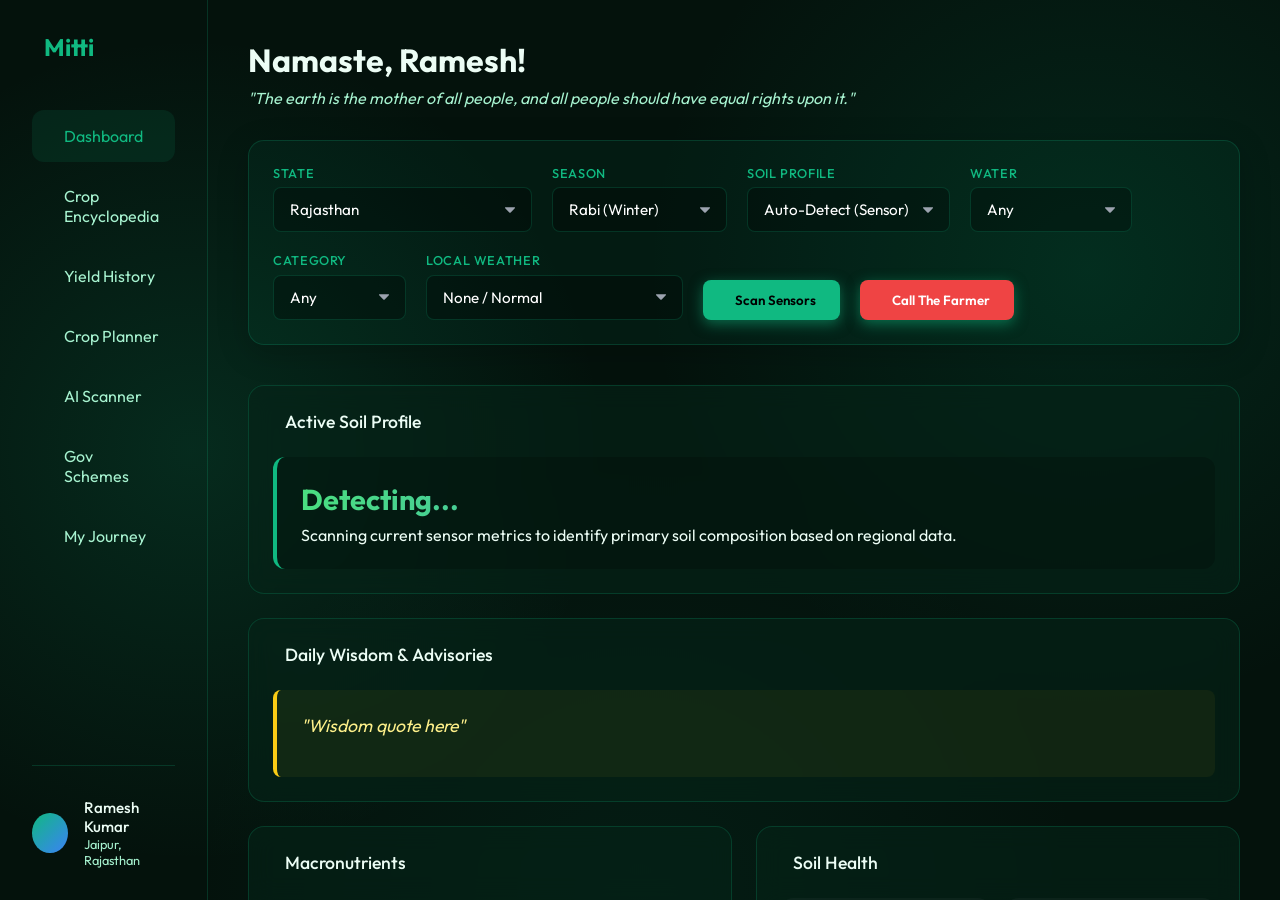
==== frontend/index.html @ 1c67aac3 "Initial commit of Mitti copy with optimized TFLite model and Indian language translate restrictions" ====
<!DOCTYPE html>
<html lang="en">
<head>
    <meta charset="UTF-8">
    <meta name="viewport" content="width=device-width, initial-scale=1.0">
    <title>Mitti | Precision Agriculture</title>
    <link href="https://fonts.googleapis.com/css2?family=Outfit:wght@300;400;500;700&display=swap" rel="stylesheet">
    <link rel="stylesheet" href="style.css">
    <script src="https://unpkg.com/lucide@latest"></script>
</head>
<body>
<script type="text/javascript">
function googleTranslateElementInit() {
  new google.translate.TranslateElement({
    pageLanguage: 'en',
    includedLanguages: 'hi,mr,ta,te,gu,pa,bn,kn,ml,or,as,ur'
  }, 'google_translate_element');
}
</script>
<script type="text/javascript" src="//translate.google.com/translate_a/element.js?cb=googleTranslateElementInit"></script>

        
    <div class="app-container">
        <!-- Sidebar Navigation -->
        <nav class="sidebar">
            <div class="logo">
                <i data-lucide="sprout" class="logo-icon"></i>
                <h2 data-i18n="mitti_title">Mitti</h2>
            </div>
            
            <ul class="nav-links">
                <li id="tab-dashboard" class="active" onclick="switchTab('dashboard')"><i data-lucide="layout-dashboard"></i> Dashboard <span data-i18n="nav_dash" style="display:none"></span></li>
                <li id="tab-encyclopedia" onclick="switchTab('encyclopedia')"><i data-lucide="book-open"></i> Crop Encyclopedia</li>
                <li id="tab-history" onclick="switchTab('history')"><i data-lucide="history"></i> Yield History</li>
                <li id="tab-planner" onclick="switchTab('planner')"><i data-lucide="calendar"></i> Crop Planner</li>
                <li id="tab-scanner" onclick="switchTab('scanner')"><i data-lucide="scan-line"></i> AI Scanner</li>
                <li id="tab-schemes" onclick="switchTab('schemes')"><i data-lucide="landmark"></i> Gov Schemes</li>
                <li id="tab-journey" onclick="switchTab('journey')"><i data-lucide="footprints"></i> My Journey</li>
            </ul>

            <div class="farmer-profile">
                <div class="avatar"></div>
                <div class="info">
                    <p class="name">Ramesh Kumar</p>
                    <p class="location" id="userLocation">Jaipur, Rajasthan</p>
                </div>
            </div>
        </nav>

        <!-- Main Content -->
        <main class="main-content">
            
            <!-- Top Header -->
            <header class="top-header">
                <div id="google_translate_element" style="position: absolute; top: 1rem; right: 2rem; z-index: 1000;"></div>
                <div class="header-text">
                    <h1 id="greeting">Namaste, Ramesh!</h1>
                    <p id="wisdom-quote">"The earth is the mother of all people, and all people should have equal rights upon it."</p>
                </div>
                
                <div class="controls">
                    <div class="control-group">
                        <label>State</label>
                                                <select id="stateSelect">
                            <option value="Andaman and Nicobar Islands">Andaman and Nicobar Islands</option>
                            <option value="Andhra Pradesh">Andhra Pradesh</option>
                            <option value="Arunachal Pradesh">Arunachal Pradesh</option>
                            <option value="Assam">Assam</option>
                            <option value="Bihar">Bihar</option>
                            <option value="Chandigarh">Chandigarh</option>
                            <option value="Chhattisgarh">Chhattisgarh</option>
                            <option value="Dadra and Nagar Haveli and Daman and Diu">Dadra and Nagar Haveli</option>
                            <option value="Delhi">Delhi</option>
                            <option value="Goa">Goa</option>
                            <option value="Gujarat">Gujarat</option>
                            <option value="Haryana">Haryana</option>
                            <option value="Himachal Pradesh">Himachal Pradesh</option>
                            <option value="Jammu and Kashmir">Jammu and Kashmir</option>
                            <option value="Jharkhand">Jharkhand</option>
                            <option value="Karnataka">Karnataka</option>
                            <option value="Kerala">Kerala</option>
                            <option value="Ladakh">Ladakh</option>
                            <option value="Lakshadweep">Lakshadweep</option>
                            <option value="Madhya Pradesh">Madhya Pradesh</option>
                            <option value="Maharashtra">Maharashtra</option>
                            <option value="Manipur">Manipur</option>
                            <option value="Meghalaya">Meghalaya</option>
                            <option value="Mizoram">Mizoram</option>
                            <option value="Nagaland">Nagaland</option>
                            <option value="Odisha">Odisha</option>
                            <option value="Puducherry">Puducherry</option>
                            <option value="Punjab">Punjab</option>
                            <option value="Rajasthan" selected>Rajasthan</option>
                            <option value="Sikkim">Sikkim</option>
                            <option value="Tamil Nadu">Tamil Nadu</option>
                            <option value="Telangana">Telangana</option>
                            <option value="Tripura">Tripura</option>
                            <option value="Uttar Pradesh">Uttar Pradesh</option>
                            <option value="Uttarakhand">Uttarakhand</option>
                            <option value="West Bengal">West Bengal</option>
                        </select>
                    </div>
                    <div class="control-group">
                        <label>Season</label>
                        <select id="seasonSelect">
                            <option value="Rabi" selected>Rabi (Winter)</option>
                            <option value="Kharif">Kharif (Monsoon)</option>
                            <option value="Zaid">Zaid (Summer)</option>
                        </select>
                    </div>
                    <div class="control-group">
                        <label>Soil Profile</label>
                        <select id="soilSelect">
                            <option value="Auto">Auto-Detect (Sensor)</option>
                            <option value="Alluvial Soil (Fertile)">Alluvial Soil</option>
                            <option value="Black Soil (Regur)">Black Soil (Regur)</option>
                            <option value="Red & Yellow Soil">Red & Yellow Soil</option>
                            <option value="Laterite Soil">Laterite Soil</option>
                            <option value="Arid / Desert Soil">Arid / Desert Soil</option>
                            <option value="Forest/Mountain Soil">Forest/Mountain Soil</option>
                            <option value="Saline/Alkaline Soil">Saline/Alkaline Soil</option>
                            <option value="Peaty/Marshy Soil">Peaty/Marshy Soil</option>
                            <option value="Coastal Sandy Soil">Coastal Sandy Soil</option>
                        </select>
                    </div>
                    <div class="control-group">
                        <label>Water</label>
                        <select id="waterSelect">
                            <option value="Any">Any</option>
                            <option value="Low">Low (Rainfed)</option>
                            <option value="Medium">Medium</option>
                            <option value="High">High (Irrigated)</option>
                        </select>
                    </div>

                    <div class="control-group">
                        <label>Category</label>
                        <select id="typeSelect">
                            <option value="Any">Any</option>
                            <option value="Cereal">Cereals</option>
                            <option value="Pulse">Pulses</option>
                            <option value="Spice">Spices</option>
                            <option value="Vegetable">Vegetables</option>
                            <option value="Cash Crop">Cash Crops</option>
                            <option value="Oilseed">Oilseeds</option>
                            <option value="Plantation">Plantation</option>
                        </select>
                    </div>
                    <div class="control-group">
                        <label>Local Weather</label>
                        <select id="phenomenonSelect">
                            <option value="None">None / Normal</option>
                            <option value="Mango Showers">Mango Showers (South)</option>
                            <option value="Kal Baisakhi">Kal Baisakhi (East)</option>
                            <option value="Western Disturbances">Western Disturbances (North)</option>
                            <option value="Loo">Loo Hot Winds (North/West)</option>
                        </select>
                    </div>

                    <button class="btn-primary" onclick="loadDemoData()">
                        <i data-lucide="refresh-cw"></i> Scan Sensors
                    </button>
                    <button class="btn-primary" style="background: #ef4444; color: white;" onclick="makeEmergencyCall()">
                        <i data-lucide="phone-call"></i> Call The Farmer
                    </button>
                </div>
            </header>

                        <!-- Tab Views -->
            <div id="view-dashboard" class="tab-view active">
            <!-- Dashboard Grid -->
            <div class="dashboard-grid">
                
                <!-- Active Soil Profile -->
                <section class="card profile-card full-width">
                    <div class="card-header">
                        <i data-lucide="microscope"></i>
                        <h3>Active Soil Profile</h3>
                    </div>
                    <div class="profile-content">
                        <h2 id="soilProfileName" class="gradient-text">Detecting...</h2>
                        <p id="soilProfileDesc">Scanning current sensor metrics to identify primary soil composition based on regional data.</p>
                    </div>
                </section>
            

            

                                <!-- Wisdom & Advisories -->
                <section class="card wisdom-card full-width">
                    <div class="card-header" style="color: #facc15;">
                        <i data-lucide="sun"></i>
                        <h3>Daily Wisdom & Advisories</h3>
                    </div>
                    <div style="background: rgba(250, 204, 21, 0.05); border-left: 4px solid #facc15; padding: 1.5rem; border-radius: 8px;">
                        <p id="dashboard-wisdom" style="font-size: 1.1rem; font-style: italic; color: #fef08a; margin-bottom: 1rem;">"Wisdom quote here"</p>
                        <ul id="dashboard-advisories" style="list-style-type: none; margin: 0; padding: 0; color: #f3f4f6; line-height: 1.6;">
                            <!-- Populated via JS -->
                        </ul>
                    </div>
                </section>

                <!-- NPK Levels -->
                <section class="card npk-card">
                    <div class="card-header">
                        <i data-lucide="test-tube"></i>
                        <h3>Macronutrients</h3>
                    </div>
                    <div class="metrics">
                        <div class="metric">
                            <span class="label">Nitrogen (N)</span>
                            <div class="value-bar"><div class="fill" id="bar-n" style="width: 0%; background: #4ade80;"></div></div>
                            <span class="value"><strong id="val-n">0</strong> mg/kg</span>
                        </div>
                        <div class="metric">
                            <span class="label">Phosphorus (P)</span>
                            <div class="value-bar"><div class="fill" id="bar-p" style="width: 0%; background: #facc15;"></div></div>
                            <span class="value"><strong id="val-p">0</strong> mg/kg</span>
                        </div>
                        <div class="metric">
                            <span class="label">Potassium (K)</span>
                            <div class="value-bar"><div class="fill" id="bar-k" style="width: 0%; background: #f87171;"></div></div>
                            <span class="value"><strong id="val-k">0</strong> mg/kg</span>
                        </div>
                    </div>
                </section>

                <!-- Health Metrics -->
                <section class="card health-card">
                    <div class="card-header">
                        <i data-lucide="activity"></i>
                        <h3>Soil Health</h3>
                    </div>
                    <div class="metrics-grid">
                        <div class="health-item">
                            <span class="label">pH Level</span>
                            <strong class="value" id="val-ph">0.0</strong>
                        </div>
                        <div class="health-item">
                            <span class="label">Salinity (EC)</span>
                            <strong class="value" id="val-ec">0.0 <small>mS/cm</small></strong>
                        </div>
                        <div class="health-item">
                            <span class="label">Moisture</span>
                            <strong class="value" id="val-moisture">0%</strong>
                        </div>
                        <div class="health-item">
                            <span class="label">Temp</span>
                            <strong class="value" id="val-temp">0°C</strong>
                        </div>
                    </div>
                </section>
            </div>

            <!-- Recommendation Engine -->
            <section class="card engine-card">
                <div class="card-header">
                    <i data-lucide="cpu"></i>
                    <h3>Suitability Engine</h3>
                    <span class="engine-status">Online</span>
                </div>
                
                <div class="crops-container" id="cropsGrid">
                    <!-- Javascript will populate this -->
                    <div class="loading-pulse">Analyzing regional matrices...</div>
                </div>

                <div class="crop-details-panel" id="cropDetailsPanel" style="display: none;">
                    <div class="panel-header">
                        <h3 id="detailName">Crop Name</h3>
                        <div class="match-badge" id="detailMatch">0% Match</div>
                    </div>
                    <p class="feedback" id="detailFeedback">Feedback text</p>
                    <div class="detail-stats">
                        <div class="stat"><label>Ideal pH:</label> <span id="detailPh"></span></div>
                        <div class="stat"><label>Ideal Moisture:</label> <span id="detailMoisture"></span></div>
                        <div class="stat"><label>Regions:</label> <span id="detailRegions"></span></div>
                    </div>
                </div>

            </section>

        </div> <!-- End view-dashboard -->
<!-- Encyclopedia View -->
            <div id="view-encyclopedia" class="tab-view" style="display: none;">
                <section class="card full-width">
                    <div class="card-header">
                        <i data-lucide="book-open"></i>
                        <h3>Mitti Crop Encyclopedia</h3>
                    </div>
                    <p style="margin-bottom: 1.5rem; color: var(--text-muted);">Learn about the specific soil, water, and regional needs of all major Indian crops.</p>
                    <div class="crops-container" id="encyclopediaGrid" style="grid-template-columns: repeat(auto-fit, minmax(200px, 1fr));">
                        <!-- Populated by JS -->
                    </div>
                </section>
            </div>

            <!-- History View -->
            <div id="view-history" class="tab-view" style="display: none;">
                <div class="dashboard-grid">
                    <section class="card">
                        <div class="card-header">
                            <i data-lucide="plus-circle"></i>
                            <h3>Log New Yield</h3>
                        </div>
                        <form id="yieldForm" onsubmit="submitYield(event)" style="display: flex; flex-direction: column; gap: 1rem;">
                            <div class="control-group">
                                <label>Crop</label>
                                <input type="text" id="yieldCrop" required style="padding: 0.75rem; background: var(--bg-card); border: 1px solid var(--border); color: white; border-radius: 8px;">
                            </div>
                            <div class="control-group">
                                <label>Season</label>
                                <select id="yieldSeason" style="padding: 0.75rem;">
                                    <option value="Kharif">Kharif</option>
                                    <option value="Rabi">Rabi</option>
                                    <option value="Zaid">Zaid</option>
                                </select>
                            </div>
                            <div class="control-group">
                                <label>Yield Amount (Quintals)</label>
                                <input type="number" id="yieldAmount" required min="1" style="padding: 0.75rem; background: var(--bg-card); border: 1px solid var(--border); color: white; border-radius: 8px;">
                            </div>
                            <button type="submit" class="btn-primary" style="margin-top: 1rem;"><i data-lucide="save"></i> Save Record</button>
                        </form>
                    </section>
                    
                    <section class="card">
                        <div class="card-header">
                            <i data-lucide="bar-chart-2"></i>
                            <h3>Past Yield Records</h3>
                        </div>
                        <div id="historyList" style="display: flex; flex-direction: column; gap: 1rem;">
                            <!-- Populated by JS -->
                        </div>
                    </section>
                    
                    <!-- Smart Next Crop Suggestion -->
                    <section class="card full-width" style="background: linear-gradient(135deg, rgba(16, 185, 129, 0.08), rgba(6, 95, 70, 0.08)); border: 1px solid var(--primary-color);">
                        <div class="card-header">
                            <i data-lucide="brain-circuit"></i>
                            <h3 style="color: var(--primary-color);">Smart Next Crop Suggestion</h3>
                        </div>
                        <p style="color: #94a3b8; margin-bottom: 1.5rem;">Based on your past crop history, soil type, and the upcoming season, here is what you should grow next:</p>
                        
                        <div id="smartSuggestionContent" style="display: flex; flex-direction: column; gap: 1rem;">
                            <p style="color: #64748b; font-style: italic;">Log at least one yield record above to get personalized suggestions.</p>
                        </div>
                    </section>
                </div>
            </div>

            <!-- Planner View -->
            <div id="view-planner" class="tab-view" style="display: none;">
                <!-- Global Soil Knowledge Toggle for Planner -->
                <div style="display: flex; justify-content: flex-end; margin-bottom: 1rem;">
                    <div style="display: flex; align-items: center; gap: 0.5rem; background: rgba(15, 23, 42, 0.4); padding: 0.5rem 1rem; border-radius: 8px; border: 1px solid var(--border);">
                        <label style="margin: 0; font-size: 0.9rem;">I know my soil type</label>
                        <label class="switch" style="transform: scale(0.8);">
                            <input type="checkbox" id="globalSoilKnowledgeToggle" checked onchange="handleSoilKnowledgeChange()">
                            <span class="slider round"></span>
                        </label>
                    </div>
                </div>

                <div class="dashboard-grid">
                    
                    <!-- Top section: Smart Crop Suggester -->
                    <section class="card full-width" style="display: flex; flex-wrap: wrap; justify-content: space-between; align-items: center; gap: 1rem; background: linear-gradient(135deg, rgba(16, 185, 129, 0.1), rgba(6, 95, 70, 0.1)); border: 1px solid var(--primary-color);">
                        <div style="display: flex; align-items: center; gap: 1rem; flex-wrap: wrap; flex: 2;">
                            <h3 style="color: var(--primary-color); margin: 0; white-space: nowrap;"><i data-lucide="brain-circuit"></i> Smart Suggester</h3>
                            
                            <!-- Filter: Season -->
                            <div style="display: flex; align-items: center; gap: 0.5rem;">
                                <label style="font-size: 0.9rem; color: #94a3b8;">Upcoming Season:</label>
                                <select id="planner-season-filter" class="theme-select" style="padding: 0.4rem 0.8rem; border-radius: 6px; font-size: 0.9rem;" onchange="filterPlannerCrops()">
                                    <option value="All">All Seasons</option>
                                    <option value="Kharif">Kharif (Jun - Oct)</option>
                                    <option value="Rabi">Rabi (Oct - Mar)</option>
                                    <option value="Zaid">Zaid (Mar - Jun)</option>
                                </select>
                            </div>
                            
                            <!-- Filter: Soil -->
                            <div style="display: flex; align-items: center; gap: 0.5rem;">
                                <label style="font-size: 0.9rem; color: #94a3b8;">Soil Type:</label>
                                <select id="planner-soil-filter" class="theme-select" style="padding: 0.4rem 0.8rem; border-radius: 6px; font-size: 0.9rem;" onchange="filterPlannerCrops()">
                                    <option value="All">Any Soil</option>
                                    <option value="Alluvial Soil (Fertile)">Alluvial</option>
                                    <option value="Black Soil (Regur)">Black</option>
                                    <option value="Red & Yellow Soil">Red & Yellow</option>
                                    <option value="Laterite Soil">Laterite</option>
                                    <option value="Arid/Desert Soil">Arid/Desert</option>
                                </select>
                            </div>
                        </div>
                        
                        <!-- Filtered Results Dropdown -->
                        <div style="flex: 1; text-align: right; min-width: 250px;">
                            <label for="planner-crop-select" style="font-weight: 500; margin-right: 0.5rem; color: #34d399;">Suggested Crop:</label>
                            <select id="planner-crop-select" class="theme-select" style="padding: 0.5rem 1rem; border-radius: 8px; border: 1px solid rgba(16, 185, 129, 0.5); background: rgba(15, 23, 42, 0.9); color: var(--text-color); font-size: 1rem; font-weight: bold; width: 100%; max-width: 200px;" onchange="updatePlanner()">
                                <!-- Populated by JS -->
                            </select>
                        </div>
                    </section>
                    
                    <!-- Left: Seasonal Timeline -->
                    <section class="card" style="grid-column: span 2;">
                        <div class="card-header">
                            <i data-lucide="calendar-days"></i>
                            <h3>Seasonal Timeline</h3>
                        </div>
                        <div class="timeline-container">
                            <div class="timeline-grid" id="timelineGrid">
                                <!-- Generated by JS -->
                            </div>
                            <div class="timeline-legend" style="display: flex; gap: 1rem; margin-top: 1.5rem; justify-content: center; font-size: 0.9rem;">
                                <div style="display: flex; align-items: center; gap: 0.5rem;"><span style="width: 12px; height: 12px; background: #3b82f6; border-radius: 3px;"></span> Sowing</div>
                                <div style="display: flex; align-items: center; gap: 0.5rem;"><span style="width: 12px; height: 12px; background: #f59e0b; border-radius: 3px;"></span> Harvesting</div>
                            </div>
                        </div>
                    </section>
                    
                    <!-- Farm School -->
                    <section class="card" style="grid-column: span 2;">
                        <div class="card-header">
                            <i data-lucide="graduation-cap"></i>
                            <h3>Farm School</h3>
                        </div>
                        <div id="farmSchoolContent" style="display: flex; flex-direction: column; gap: 1rem; margin-top: 1rem;">
                            <!-- Populated by JS -->
                            <p style="color: var(--text-muted); font-style: italic;">Select a crop to view the educational guide.</p>
                        </div>
                    </section>
                </div>
            </div>

            <!-- AI Scanner View -->
            <div id="view-scanner" class="tab-view" style="display: none;">
                <div class="card" style="max-width: 600px; margin: 0 auto; text-align: center; padding: 2rem;">
                    <h2><i data-lucide="scan-line"></i> Crop Disease AI Scanner</h2>
                    <p style="color: #94a3b8; margin-bottom: 2rem;">Upload an image of a sick leaf to instantly identify the disease.</p>
                    
                    <div class="upload-zone" id="uploadZone" onclick="document.getElementById('fileInput').click()" style="border: 2px dashed #10b981; border-radius: 12px; padding: 3rem 1rem; cursor: pointer; transition: all 0.3s; background: rgba(16, 185, 129, 0.05);">
                        <i data-lucide="upload-cloud" style="width: 48px; height: 48px; color: #10b981; margin-bottom: 1rem;"></i>
                        <h4 style="margin: 0;">Click or Drag image to upload</h4>
                        <p style="color: #64748b; font-size: 0.9rem; margin-top: 0.5rem;">Supports JPG, PNG</p>
                        <input type="file" id="fileInput" accept="image/*" style="display: none;" onchange="handleFileUpload(event)">
                    </div>
                    
                    <!-- Preview -->
                    <div id="previewZone" style="display: none; margin-top: 2rem;">
                        <img id="imagePreview" src="" alt="Preview" style="max-width: 100%; border-radius: 8px; border: 2px solid #334155; margin-bottom: 1rem;">
                        <button class="btn-primary" onclick="startScan()" id="scanBtn" style="width: 100%; font-size: 1.1rem; padding: 1rem;"><i data-lucide="cpu"></i> Analyze Image</button>
                    </div>
                    
                    <!-- Loading -->
                    <div id="scanLoading" style="display: none; margin-top: 2rem;">
                        <div class="scanner-laser"></div>
                        <p style="color: #10b981; font-weight: bold; margin-top: 1rem;">Analyzing leaf structure...</p>
                    </div>
                    
                    <!-- Results -->
                    <div id="scanResults" style="display: none; margin-top: 2rem; background: rgba(15, 23, 42, 0.8); border: 1px solid #334155; border-radius: 8px; padding: 1.5rem; text-align: left;">
                        <h3 style="color: #ef4444; border-bottom: 1px solid #334155; padding-bottom: 0.5rem; margin-bottom: 1rem;"><i data-lucide="alert-circle"></i> Diagnosis Result</h3>
                        <p><strong>Detected Issue:</strong> <span id="resDisease" style="color: #fca5a5;"></span></p>
                        <p><strong>AI Confidence:</strong> <span id="resConfidence" style="color: #10b981;"></span>%</p>
                        <div style="margin-top: 1rem; padding: 1rem; background: rgba(16, 185, 129, 0.1); border-left: 4px solid #10b981; border-radius: 4px;">
                            <strong style="color: #34d399;">Recommended Solution:</strong>
                            <p id="resSolution" style="margin-top: 0.5rem; font-size: 0.95rem; line-height: 1.5;"></p>
                        </div>
                        <button class="btn-primary" onclick="resetScanner()" style="margin-top: 1.5rem; background: #334155; border-color: #475569;">Scan Another</button>
                    </div>
                </div>
            </div>

            <!-- Gov Schemes View -->
            <div id="view-schemes" class="tab-view" style="display: none;">
                <div style="display: flex; justify-content: space-between; align-items: center; margin-bottom: 2rem;">
                    <h2><i data-lucide="landmark"></i> Government Schemes & Subsidies</h2>
                    <p style="color: #94a3b8;">Discover financial aid and resources available for your farm.</p>
                </div>
                <div class="dashboard-grid" id="schemesContainer">
                    <!-- Schemes rendered by JS -->
                    <div style="grid-column: span 2; text-align: center; color: #94a3b8;"><i data-lucide="loader" class="spin"></i> Loading schemes...</div>
                </div>
            </div>

            <!-- Crop Journey View -->
            <div id="view-journey" class="tab-view" style="display: none;">
                <div style="display: flex; justify-content: space-between; align-items: center; margin-bottom: 1rem;">
                    <h2><i data-lucide="footprints"></i> My Crop Journey</h2>
                    <p style="color: #94a3b8;">Daily guidance from sowing to harvest.</p>
                </div>
                
                <div id="journeySetup" class="card" style="margin-bottom: 2rem; display: none;">
                    <h3>Start a New Journey</h3>
                    <p style="color: #94a3b8; margin-bottom: 1rem;">Select a crop and start date to get personalized daily reminders.</p>
                    <div style="display: flex; gap: 1rem; align-items: flex-end;">
                        <div class="control-group" style="flex: 1;">
                            <label>Crop</label>
                            <select id="journeyCropSelect" style="padding: 0.75rem;">
                                <option value="Wheat">Wheat</option>
                                <option value="Paddy">Paddy</option>
                                <option value="Mango">Mango</option>
                                <option value="Cotton">Cotton</option>
                            </select>
                        </div>
                        <div class="control-group" style="flex: 1;">
                            <label>Soil Type</label>
                            <select id="journeySoilSelect" style="padding: 0.75rem;">
                                <option value="Alluvial">Alluvial (Loamy)</option>
                                <option value="Black">Black (Clayey)</option>
                                <option value="Red">Red (Sandy/Porous)</option>
                                <option value="Laterite">Laterite (Acidic)</option>
                            </select>
                        </div>
                        <div class="control-group" style="flex: 1;">
                            <label>Start Date</label>
                            <input type="date" id="journeyStartDate" style="padding: 0.75rem; background: var(--bg-card); border: 1px solid var(--border); color: white; border-radius: 8px;">
                        </div>
                        <button class="btn-primary" onclick="startJourney()" style="height: 45px;"><i data-lucide="play"></i> Start Journey</button>
                    </div>
                </div>

                <div id="activeJourney" style="display: none;">
                    <div class="card" style="margin-bottom: 1rem; background: linear-gradient(135deg, rgba(16, 185, 129, 0.1), rgba(6, 95, 70, 0.1)); border: 1px solid var(--primary-color);">
                        <div style="display: flex; justify-content: space-between; align-items: center; margin-bottom: 1rem;">
                            <div>
                                <h3 style="color: var(--primary-color); font-size: 1.5rem; margin-bottom: 0.25rem;">
                                    <span id="journeyCropName">Wheat</span> 
                                    <span style="font-size: 0.9rem; color: #94a3b8; font-weight: normal; margin-left: 0.5rem; border: 1px solid #475569; padding: 0.2rem 0.5rem; border-radius: 4px;">Soil: <span id="journeyActiveSoil">Unknown</span></span>
                                </h3>
                                <p style="color: #94a3b8;">Day <span id="journeyCurrentDay" style="color: white; font-weight: bold;">12</span> of <span id="journeyTotalDays">150</span></p>
                            </div>
                            <button class="btn-primary" onclick="stopJourney()" style="background: rgba(239, 68, 68, 0.2); border-color: rgba(239, 68, 68, 0.5); color: #fca5a5;"><i data-lucide="stop-circle"></i> End Journey</button>
                        </div>
                        <div style="background: rgba(15, 23, 42, 0.5); border-radius: 8px; padding: 1rem; margin-bottom: 1rem;">
                            <div style="display: flex; justify-content: space-between; margin-bottom: 0.5rem; font-size: 0.85rem;">
                                <span>Progress</span>
                                <span id="journeyProgressText">8%</span>
                            </div>
                            <div style="height: 8px; background: rgba(255,255,255,0.1); border-radius: 4px; overflow: hidden;">
                                <div id="journeyProgressBar" style="height: 100%; width: 8%; background: var(--primary-color); border-radius: 4px; transition: width 0.3s ease;"></div>
                            </div>
                        </div>
                        <p style="color: #34d399; font-weight: bold;"><i data-lucide="map-pin"></i> Current Phase: <span id="journeyPhaseName">Vegetative Growth</span></p>
                    </div>
                    
                    <h3 style="margin: 2rem 0 1rem 0;"><i data-lucide="sun"></i> Today's Tasks</h3>
                    <div id="journeyTodayTasks" style="display: flex; flex-direction: column; gap: 1rem;">
                        <!-- Tasks go here -->
                    </div>

                    <h3 style="margin: 2rem 0 1rem 0; color: #94a3b8;"><i data-lucide="calendar-clock"></i> Upcoming Tasks</h3>
                    <div id="journeyUpcomingTasks" style="display: flex; flex-direction: column; gap: 1rem; opacity: 0.8;">
                        <!-- Upcoming Tasks go here -->
                    </div>
                </div>
            </div>
        </main>

    <script src="app.js?v=6"></script>
    <script>
        lucide.createIcons();
    </script>
</body>
</html>
---- frontend/style.css ----
:root {
    --bg-dark: #04120c; /* Deep forest green black */
    --bg-card: rgba(6, 36, 24, 0.6); /* Tinted green glass */
    --primary: #10b981;
    --primary-glow: rgba(16, 185, 129, 0.5);
    --text-main: #ecfdf5;
    --text-muted: #a7f3d0; /* Muted green */
    --border: rgba(16, 185, 129, 0.2);
}

* {
    box-sizing: border-box;
    margin: 0;
    padding: 0;
    font-family: 'Outfit', sans-serif;
}

body {
    background-color: var(--bg-dark);
    color: var(--text-main);
    min-height: 100vh;
    display: flex;
    background-image: 
        radial-gradient(circle at 15% 50%, rgba(16, 185, 129, 0.15), transparent 35%),
        radial-gradient(circle at 85% 30%, rgba(5, 150, 105, 0.15), transparent 35%),
        radial-gradient(circle at 50% 100%, rgba(4, 120, 87, 0.1), transparent 40%);
}

/* Glassmorphism mixin equivalent */
.glass {
    background: var(--bg-card);
    backdrop-filter: blur(12px);
    -webkit-backdrop-filter: blur(12px);
    border: 1px solid var(--border);
    border-radius: 16px;
}

.app-container {
    display: flex;
    width: 100%;
    max-width: 1600px;
    margin: 0 auto;
}

/* Sidebar */
.sidebar {
    width: 280px;
    padding: 2rem;
    border-right: 1px solid var(--border);
    display: flex;
    flex-direction: column;
}

.logo {
    display: flex;
    align-items: center;
    gap: 0.75rem;
    color: var(--primary);
    margin-bottom: 3rem;
}

.nav-links {
    list-style: none;
    flex-grow: 1;
}

.nav-links li {
    padding: 1rem;
    margin-bottom: 0.5rem;
    border-radius: 12px;
    display: flex;
    align-items: center;
    gap: 1rem;
    color: var(--text-muted);
    cursor: pointer;
    transition: all 0.3s ease;
}

.nav-links li:hover, .nav-links li.active {
    background: rgba(16, 185, 129, 0.1);
    color: var(--primary);
}

.farmer-profile {
    display: flex;
    align-items: center;
    gap: 1rem;
    padding-top: 2rem;
    border-top: 1px solid var(--border);
}

.avatar {
    width: 40px;
    height: 40px;
    border-radius: 50%;
    background: linear-gradient(135deg, var(--primary), #3b82f6);
}

.farmer-profile .name { font-weight: 500; font-size: 0.95rem; }
.farmer-profile .location { color: var(--text-muted); font-size: 0.8rem; }

/* Main Content */
.main-content {
    flex-grow: 1;
    padding: 2.5rem;
    height: 100vh;
    overflow-y: auto;
}

/* Header */
.top-header {
    display: flex;
    justify-content: space-between;
    align-items: flex-end;
    margin-bottom: 2.5rem;
    flex-wrap: wrap;
    gap: 2rem;
}

.header-text h1 { font-size: 2rem; font-weight: 700; margin-bottom: 0.5rem; }
.header-text p { color: var(--text-muted); font-style: italic; }

.controls {
    display: flex;
    gap: 1.25rem;
    align-items: flex-end;
    flex-wrap: wrap;
    background: rgba(16, 185, 129, 0.05);
    padding: 1.5rem;
    border-radius: 16px;
    border: 1px solid var(--border);
    box-shadow: 0 8px 32px rgba(0, 0, 0, 0.2);
    flex-grow: 1;
    max-width: 100%;
}

.control-group {
    display: flex;
    flex-direction: column;
    gap: 0.4rem;
}

.control-group label {
    font-size: 0.8rem;
    color: var(--primary);
    font-weight: 500;
    text-transform: uppercase;
    letter-spacing: 0.05em;
}

select {
    appearance: none;
    background: rgba(0, 0, 0, 0.3);
    border: 1px solid var(--border);
    transition: all 0.3s ease;
    color: white;
    padding: 0.75rem 2.5rem 0.75rem 1rem;
    border-radius: 8px;
    font-family: 'Outfit';
    font-size: 0.95rem;
    cursor: pointer;
    background-image: url("data:image/svg+xml;charset=US-ASCII,%3Csvg%20xmlns%3D%22http%3A%2F%2Fwww.w3.org%2F2000%2Fsvg%22%20width%3D%22292.4%22%20height%3D%22292.4%22%3E%3Cpath%20fill%3D%22%239ca3af%22%20d%3D%22M287%2069.4a17.6%2017.6%200%200%200-13-5.4H18.4c-5%200-9.3%201.8-12.9%205.4A17.6%2017.6%200%200%200%200%2082.2c0%205%201.8%209.3%205.4%2012.9l128%20127.9c3.6%203.6%207.8%205.4%2012.8%205.4s9.2-1.8%2012.8-5.4L287%2095c3.5-3.5%205.4-7.8%205.4-12.8%200-5-1.9-9.2-5.5-12.8z%22%2F%3E%3C%2Fsvg%3E");
    background-repeat: no-repeat;
    background-position: right 1rem top 50%;
    background-size: 0.65rem auto;
}

.btn-primary {
    background: var(--primary);
    color: #000;
    border: none;
    padding: 0.75rem 1.5rem;
    border-radius: 8px;
    font-weight: 600;
    cursor: pointer;
    display: flex;
    align-items: center;
    gap: 0.5rem;
    transition: all 0.2s;
    box-shadow: 0 4px 14px var(--primary-glow);
}

.btn-primary:hover {
    transform: translateY(-2px);
    box-shadow: 0 6px 20px var(--primary-glow);
}

/* Dashboard Grid */
.dashboard-grid {
    display: grid;
    grid-template-columns: repeat(2, 1fr);
    gap: 1.5rem;
    margin-bottom: 1.5rem;
}

.full-width { grid-column: 1 / -1; }

.card {
    @extend .glass;
    background: var(--bg-card);
    backdrop-filter: blur(12px);
    border: 1px solid var(--border);
    border-radius: 16px;
    padding: 1.5rem;
}

.card-header {
    display: flex;
    align-items: center;
    gap: 0.75rem;
    margin-bottom: 1.5rem;
    color: var(--primary);
}

.card-header h3 { color: var(--text-main); font-weight: 500; font-size: 1.1rem; }

/* Profile Card */
.profile-content {
    background: rgba(0,0,0,0.2);
    padding: 1.5rem;
    border-radius: 12px;
    border-left: 4px solid var(--primary);
}

.gradient-text {
    background: linear-gradient(to right, #4ade80, #3b82f6);
    -webkit-background-clip: text;
    color: transparent;
    font-size: 1.8rem;
    margin-bottom: 0.5rem;
}

/* Metrics */
.metrics { display: flex; flex-direction: column; gap: 1.2rem; }
.metric { display: flex; align-items: center; gap: 1rem; }
.metric .label { width: 100px; color: var(--text-muted); font-size: 0.9rem; }
.value-bar { flex-grow: 1; height: 6px; background: rgba(255,255,255,0.05); border-radius: 3px; overflow: hidden; }
.value-bar .fill { height: 100%; transition: width 1s cubic-bezier(0.4, 0, 0.2, 1); }
.metric .value { width: 80px; text-align: right; font-size: 0.9rem; }

/* Health Grid */
.metrics-grid {
    display: grid;
    grid-template-columns: 1fr 1fr;
    gap: 1rem;
}
.health-item {
    background: rgba(255,255,255,0.03);
    padding: 1rem;
    border-radius: 12px;
    display: flex;
    flex-direction: column;
    gap: 0.5rem;
}
.health-item .label { color: var(--text-muted); font-size: 0.85rem; }
.health-item .value { font-size: 1.5rem; color: var(--primary); }

/* Engine Card */
.engine-status {
    margin-left: auto;
    font-size: 0.75rem;
    padding: 0.25rem 0.75rem;
    border-radius: 20px;
    background: rgba(16, 185, 129, 0.2);
    border: 1px solid var(--primary);
    color: var(--primary);
}

.crops-container {
    display: grid;
    grid-template-columns: repeat(auto-fit, minmax(140px, 1fr));
    gap: 1rem;
    margin-bottom: 1.5rem;
}

.crop-btn {
    background: rgba(255,255,255,0.03);
    border: 1px solid var(--border);
    padding: 1rem;
    border-radius: 12px;
    color: white;
    cursor: pointer;
    transition: all 0.2s;
    display: flex;
    flex-direction: column;
    align-items: flex-start;
    gap: 0.5rem;
    text-align: left;
}

.crop-btn:hover { background: rgba(255,255,255,0.08); border-color: rgba(255,255,255,0.2); }
.crop-btn.active { background: rgba(16, 185, 129, 0.1); border-color: var(--primary); }
.crop-btn .score { font-size: 1.2rem; font-weight: 700; color: var(--primary); }

/* Detail Panel */
.crop-details-panel {
    background: rgba(0,0,0,0.3);
    border: 1px dashed rgba(255,255,255,0.1);
    padding: 1.5rem;
    border-radius: 12px;
}

.panel-header { display: flex; justify-content: space-between; align-items: center; margin-bottom: 1rem; }
.match-badge { padding: 0.25rem 0.75rem; border-radius: 6px; font-weight: 700; font-size: 0.9rem; }
.match-badge.high { background: rgba(16, 185, 129, 0.2); color: #4ade80; }
.match-badge.med { background: rgba(250, 204, 21, 0.2); color: #facc15; }
.match-badge.low { background: rgba(248, 113, 113, 0.2); color: #f87171; }

.feedback { color: #d1d5db; line-height: 1.5; margin-bottom: 1rem; }
.detail-stats { display: flex; gap: 2rem; font-size: 0.85rem; }
.stat label { color: var(--text-muted); }

.loading-pulse { animation: pulse 2s infinite; color: var(--text-muted); }
@keyframes pulse {
    0%, 100% { opacity: 1; }
    50% { opacity: 0.5; }
}

select:hover, select:focus {
    border-color: var(--primary);
    box-shadow: 0 0 0 2px rgba(16, 185, 129, 0.2);
    outline: none;
}

/* --- Planner Timeline UI --- */
.timeline-grid {
    display: grid;
    grid-template-columns: repeat(12, 1fr);
    gap: 4px;
    margin-top: 1.5rem;
}
.timeline-month {
    background: rgba(15, 23, 42, 0.6);
    border: 1px solid rgba(255, 255, 255, 0.1);
    border-radius: 6px;
    padding: 0.75rem 0.25rem;
    text-align: center;
    font-size: 0.85rem;
    font-weight: 500;
    color: var(--text-muted);
    transition: all 0.3s ease;
}
.timeline-month.sowing {
    background: rgba(59, 130, 246, 0.2);
    border-color: rgba(59, 130, 246, 0.5);
    color: #93c5fd;
    box-shadow: 0 0 10px rgba(59, 130, 246, 0.2);
}
.timeline-month.harvesting {
    background: rgba(245, 158, 11, 0.2);
    border-color: rgba(245, 158, 11, 0.5);
    color: #fcd34d;
    box-shadow: 0 0 10px rgba(245, 158, 11, 0.2);
}
.farm-step {
    background: rgba(15, 23, 42, 0.6);
    border-left: 3px solid var(--primary-color);
    padding: 1rem;
    border-radius: 0 6px 6px 0;
    font-size: 0.95rem;
    line-height: 1.4;
}

/* --- Rich Farm School UI --- */
.farm-school-section {
    margin-top: 1.5rem;
}
.farm-school-title {
    font-size: 1.1rem;
    color: var(--primary-color);
    margin-bottom: 0.75rem;
    display: flex;
    align-items: center;
    gap: 0.5rem;
    border-bottom: 1px solid rgba(16, 185, 129, 0.2);
    padding-bottom: 0.5rem;
}
.fs-step-card {
    background: rgba(15, 23, 42, 0.8);
    border: 1px solid rgba(255, 255, 255, 0.1);
    border-radius: 8px;
    padding: 1rem;
    margin-bottom: 1rem;
}
.fs-step-header {
    display: flex;
    justify-content: space-between;
    font-weight: bold;
    color: white;
    margin-bottom: 0.5rem;
}
.fs-step-desc {
    color: var(--text-color);
    margin-bottom: 0.75rem;
}
.fs-step-why {
    background: rgba(59, 130, 246, 0.1);
    border-left: 3px solid #3b82f6;
    padding: 0.75rem;
    border-radius: 4px;
    font-size: 0.9rem;
    color: #93c5fd;
}
.fs-tags {
    display: flex;
    flex-wrap: wrap;
    gap: 0.5rem;
}
.fs-tag {
    background: rgba(239, 68, 68, 0.2);
    color: #fca5a5;
    padding: 0.25rem 0.75rem;
    border-radius: 999px;
    font-size: 0.85rem;
    border: 1px solid rgba(239, 68, 68, 0.4);
}
.fs-info-box {
    background: rgba(15, 23, 42, 0.6);
    padding: 1rem;
    border-radius: 8px;
    color: var(--text-muted);
    font-size: 0.95rem;
    line-height: 1.5;
}


/* --- Toggle Switch --- */
.switch {
  position: relative;
  display: inline-block;
  width: 40px;
  height: 22px;
}
.switch input {
  opacity: 0;
  width: 0;
  height: 0;
}
.slider {
  position: absolute;
  cursor: pointer;
  top: 0;
  left: 0;
  right: 0;
  bottom: 0;
  background-color: rgba(255,255,255,0.1);
  transition: .4s;
  border: 1px solid rgba(255,255,255,0.2);
}
.slider:before {
  position: absolute;
  content: "";
  height: 14px;
  width: 14px;
  left: 3px;
  bottom: 3px;
  background-color: #cbd5e1;
  transition: .4s;
}
input:checked + .slider {
  background-color: #3b82f6;
  border-color: #3b82f6;
}
input:checked + .slider:before {
  transform: translateX(18px);
  background-color: white;
}
.slider.round {
  border-radius: 34px;
}
.slider.round:before {
  border-radius: 50%;
}

/* --- Scanner Laser Animation --- */
.scanner-laser {
    width: 100%;
    height: 150px;
    background: repeating-linear-gradient(
      0deg,
      rgba(16, 185, 129, 0) 0%,
      rgba(16, 185, 129, 0.1) 48%,
      rgba(16, 185, 129, 0.8) 50%,
      rgba(16, 185, 129, 0.1) 52%,
      rgba(16, 185, 129, 0) 100%
    );
    background-size: 100% 200%;
    animation: scan 2s linear infinite;
    border: 2px solid rgba(16, 185, 129, 0.3);
    border-radius: 8px;
}
@keyframes scan {
    0% { background-position: 0 -100%; }
    100% { background-position: 0 100%; }
}

/* --- Scheme Card Styles --- */
.scheme-card {
    background: rgba(15, 23, 42, 0.6);
    border: 1px solid rgba(255,255,255,0.1);
    border-radius: 12px;
    padding: 1.5rem;
    transition: transform 0.3s, border-color 0.3s, box-shadow 0.3s;
    display: flex;
    flex-direction: column;
}
.scheme-card:hover {
    transform: translateY(-5px);
    border-color: #10b981;
    box-shadow: 0 10px 25px rgba(16, 185, 129, 0.1);
}
.scheme-category {
    font-size: 0.8rem;
    text-transform: uppercase;
    letter-spacing: 1px;
    padding: 0.2rem 0.6rem;
    border-radius: 20px;
    font-weight: bold;
    display: inline-block;
    margin-bottom: 1rem;
}
.scheme-btn {
    margin-top: auto;
    background: transparent;
    border: 1px solid #10b981;
    color: #10b981;
    padding: 0.6rem;
    border-radius: 6px;
    text-align: center;
    cursor: pointer;
    transition: background 0.3s, color 0.3s;
    text-decoration: none;
}
.scheme-btn:hover {
    background: #10b981;
    color: white;
}
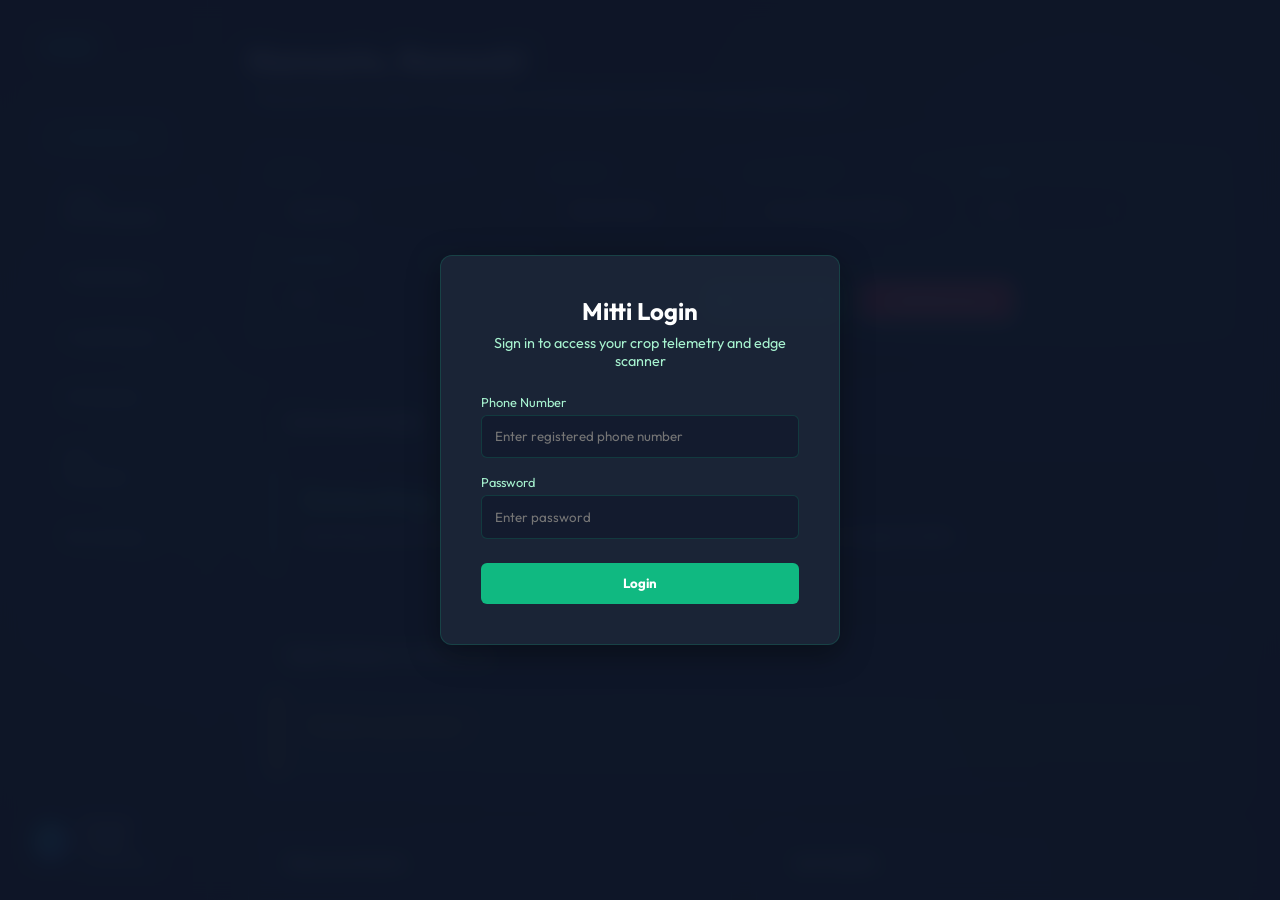
==== commit e94158f0: "Implement secure JWT auth, rate limits, ESP8266 HMAC signatures, image sanitization, CLAHE normaliza" ====
--- a/frontend/index.html
+++ b/frontend/index.html
@@ -38,12 +38,15 @@
                 <li id="tab-journey" onclick="switchTab('journey')"><i data-lucide="footprints"></i> My Journey</li>
             </ul>
 
-            <div class="farmer-profile">
-                <div class="avatar"></div>
-                <div class="info">
-                    <p class="name">Ramesh Kumar</p>
-                    <p class="location" id="userLocation">Jaipur, Rajasthan</p>
-                </div>
+            <div class="farmer-profile" style="display: flex; flex-direction: column; gap: 0.5rem; align-items: start; width: 100%; border-top: 1px solid var(--border); padding-top: 1rem;">
+                <div style="display: flex; align-items: center; gap: 0.8rem; width: 100%;">
+                    <div class="avatar"></div>
+                    <div class="info">
+                        <p class="name" id="profileName">Farmer Profile</p>
+                        <p class="location" id="userLocation">Connecting...</p>
+                    </div>
+                </div>
+                <button id="logoutBtn" onclick="logoutUser()" style="width: 100%; background: #ef4444; border: none; padding: 0.5rem; border-radius: 6px; color: white; cursor: pointer; display: none; font-weight: bold; margin-top: 0.5rem;">Logout</button>
             </div>
         </nav>
 
@@ -468,6 +471,12 @@
                             <strong style="color: #34d399;">Recommended Solution:</strong>
                             <p id="resSolution" style="margin-top: 0.5rem; font-size: 0.95rem; line-height: 1.5;"></p>
                         </div>
+                        <div id="aiWarningBanner" style="margin-top: 1.2rem; padding: 0.8rem; background: rgba(239, 68, 68, 0.1); border: 1px solid rgba(239, 68, 68, 0.2); border-radius: 6px; display: flex; align-items: center; gap: 0.5rem;">
+                            <i data-lucide="alert-triangle" style="width: 20px; height: 20px; color: #ef4444; flex-shrink: 0;"></i>
+                            <p style="margin: 0; font-size: 0.8rem; color: #fca5a5; line-height: 1.4;">
+                                <strong>Safety Warning:</strong> This is an AI-assisted recommendation. Please verify agricultural guidelines locally with an expert before applying chemical pesticides, herbicides, or fertilizers.
+                            </p>
+                        </div>
                         <button class="btn-primary" onclick="resetScanner()" style="margin-top: 1.5rem; background: #334155; border-color: #475569;">Scan Another</button>
                     </div>
                 </div>
@@ -559,9 +568,28 @@
             </div>
         </main>
 
-    <script src="app.js?v=6"></script>
-    <script>
-        lucide.createIcons();
-    </script>
+    <!-- Authentication Overlay -->
+    <div id="loginOverlay" style="position: fixed; top: 0; left: 0; width: 100%; height: 100%; background: rgba(15, 23, 42, 0.95); z-index: 9999; display: flex; align-items: center; justify-content: center; backdrop-filter: blur(10px);">
+        <div style="background: rgba(30, 41, 59, 0.8); border: 1px solid var(--border); border-radius: 12px; padding: 2.5rem; width: 400px; box-shadow: 0 8px 32px 0 rgba(0, 0, 0, 0.37); text-align: center;">
+            <i data-lucide="sprout" style="width: 48px; height: 48px; color: var(--primary); margin-bottom: 1rem;"></i>
+            <h2 style="color: white; margin-bottom: 0.5rem;">Mitti Login</h2>
+            <p style="color: var(--text-muted); margin-bottom: 1.5rem; font-size: 0.9rem;">Sign in to access your crop telemetry and edge scanner</p>
+            <div style="display: flex; flex-direction: column; gap: 1rem; text-align: left;">
+                <div>
+                    <label style="color: var(--text-muted); font-size: 0.8rem; display: block; margin-bottom: 0.3rem;">Phone Number</label>
+                    <input type="text" id="loginPhone" placeholder="Enter registered phone number" style="width: 100%; padding: 0.8rem; background: rgba(15, 23, 42, 0.6); border: 1px solid var(--border); border-radius: 6px; color: white; border: 1px solid var(--border);">
+                </div>
+                <div>
+                    <label style="color: var(--text-muted); font-size: 0.8rem; display: block; margin-bottom: 0.3rem;">Password</label>
+                    <input type="password" id="loginPassword" placeholder="Enter password" style="width: 100%; padding: 0.8rem; background: rgba(15, 23, 42, 0.6); border: 1px solid var(--border); border-radius: 6px; color: white; border: 1px solid var(--border);">
+                </div>
+                <button onclick="loginUser()" style="background: var(--primary); color: white; border: none; padding: 0.8rem; border-radius: 6px; font-weight: bold; cursor: pointer; margin-top: 0.5rem; transition: background 0.2s;">Login</button>
+            </div>
+            <p id="loginError" style="color: #ef4444; font-size: 0.85rem; margin-top: 1rem; display: none;"></p>
+        </div>
+    </div>
+
+    <script src="app.js"></script>
+    <script src="advanced_logic.js"></script>
 </body>
 </html>
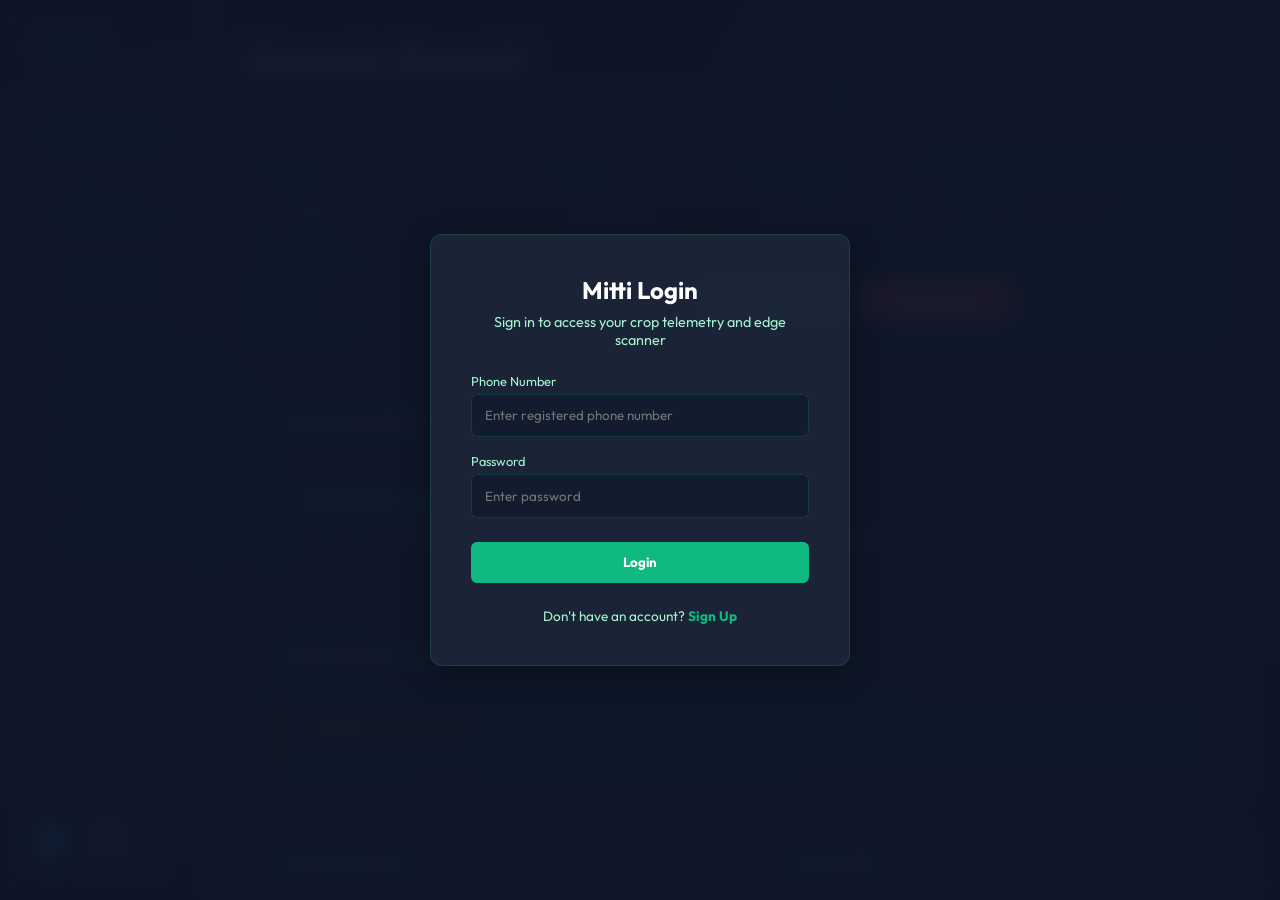
==== commit 3683ce44: "Add User Sign Up UI, registration route, and verify with Test 10" ====
--- a/frontend/index.html
+++ b/frontend/index.html
@@ -570,21 +570,49 @@
 
     <!-- Authentication Overlay -->
     <div id="loginOverlay" style="position: fixed; top: 0; left: 0; width: 100%; height: 100%; background: rgba(15, 23, 42, 0.95); z-index: 9999; display: flex; align-items: center; justify-content: center; backdrop-filter: blur(10px);">
-        <div style="background: rgba(30, 41, 59, 0.8); border: 1px solid var(--border); border-radius: 12px; padding: 2.5rem; width: 400px; box-shadow: 0 8px 32px 0 rgba(0, 0, 0, 0.37); text-align: center;">
+        <div style="background: rgba(30, 41, 59, 0.8); border: 1px solid var(--border); border-radius: 12px; padding: 2.5rem; width: 420px; box-shadow: 0 8px 32px 0 rgba(0, 0, 0, 0.37); text-align: center;">
             <i data-lucide="sprout" style="width: 48px; height: 48px; color: var(--primary); margin-bottom: 1rem;"></i>
-            <h2 style="color: white; margin-bottom: 0.5rem;">Mitti Login</h2>
-            <p style="color: var(--text-muted); margin-bottom: 1.5rem; font-size: 0.9rem;">Sign in to access your crop telemetry and edge scanner</p>
-            <div style="display: flex; flex-direction: column; gap: 1rem; text-align: left;">
-                <div>
-                    <label style="color: var(--text-muted); font-size: 0.8rem; display: block; margin-bottom: 0.3rem;">Phone Number</label>
-                    <input type="text" id="loginPhone" placeholder="Enter registered phone number" style="width: 100%; padding: 0.8rem; background: rgba(15, 23, 42, 0.6); border: 1px solid var(--border); border-radius: 6px; color: white; border: 1px solid var(--border);">
-                </div>
-                <div>
-                    <label style="color: var(--text-muted); font-size: 0.8rem; display: block; margin-bottom: 0.3rem;">Password</label>
-                    <input type="password" id="loginPassword" placeholder="Enter password" style="width: 100%; padding: 0.8rem; background: rgba(15, 23, 42, 0.6); border: 1px solid var(--border); border-radius: 6px; color: white; border: 1px solid var(--border);">
-                </div>
-                <button onclick="loginUser()" style="background: var(--primary); color: white; border: none; padding: 0.8rem; border-radius: 6px; font-weight: bold; cursor: pointer; margin-top: 0.5rem; transition: background 0.2s;">Login</button>
-            </div>
+            
+            <!-- Login Container -->
+            <div id="loginFormContainer">
+                <h2 style="color: white; margin-bottom: 0.5rem;">Mitti Login</h2>
+                <p style="color: var(--text-muted); margin-bottom: 1.5rem; font-size: 0.9rem;">Sign in to access your crop telemetry and edge scanner</p>
+                <div style="display: flex; flex-direction: column; gap: 1rem; text-align: left;">
+                    <div>
+                        <label style="color: var(--text-muted); font-size: 0.8rem; display: block; margin-bottom: 0.3rem;">Phone Number</label>
+                        <input type="text" id="loginPhone" placeholder="Enter registered phone number" style="width: 100%; padding: 0.8rem; background: rgba(15, 23, 42, 0.6); border: 1px solid var(--border); border-radius: 6px; color: white; border: 1px solid var(--border);">
+                    </div>
+                    <div>
+                        <label style="color: var(--text-muted); font-size: 0.8rem; display: block; margin-bottom: 0.3rem;">Password</label>
+                        <input type="password" id="loginPassword" placeholder="Enter password" style="width: 100%; padding: 0.8rem; background: rgba(15, 23, 42, 0.6); border: 1px solid var(--border); border-radius: 6px; color: white; border: 1px solid var(--border);">
+                    </div>
+                    <button onclick="loginUser()" style="background: var(--primary); color: white; border: none; padding: 0.8rem; border-radius: 6px; font-weight: bold; cursor: pointer; margin-top: 0.5rem; transition: background 0.2s;">Login</button>
+                </div>
+                <p style="color: var(--text-muted); font-size: 0.85rem; margin-top: 1.5rem;">Don't have an account? <a href="#" onclick="toggleAuthForm('signup')" style="color: var(--primary); text-decoration: none; font-weight: bold;">Sign Up</a></p>
+            </div>
+
+            <!-- Sign Up Container -->
+            <div id="signupFormContainer" style="display: none;">
+                <h2 style="color: white; margin-bottom: 0.5rem;">Create Account</h2>
+                <p style="color: var(--text-muted); margin-bottom: 1.5rem; font-size: 0.9rem;">Join Mitti to monitor soil and scan crop health</p>
+                <div style="display: flex; flex-direction: column; gap: 1rem; text-align: left;">
+                    <div>
+                        <label style="color: var(--text-muted); font-size: 0.8rem; display: block; margin-bottom: 0.3rem;">Farmer Name</label>
+                        <input type="text" id="signupName" placeholder="Enter full name" style="width: 100%; padding: 0.8rem; background: rgba(15, 23, 42, 0.6); border: 1px solid var(--border); border-radius: 6px; color: white; border: 1px solid var(--border);">
+                    </div>
+                    <div>
+                        <label style="color: var(--text-muted); font-size: 0.8rem; display: block; margin-bottom: 0.3rem;">Phone Number</label>
+                        <input type="text" id="signupPhone" placeholder="Enter mobile number" style="width: 100%; padding: 0.8rem; background: rgba(15, 23, 42, 0.6); border: 1px solid var(--border); border-radius: 6px; color: white; border: 1px solid var(--border);">
+                    </div>
+                    <div>
+                        <label style="color: var(--text-muted); font-size: 0.8rem; display: block; margin-bottom: 0.3rem;">Password</label>
+                        <input type="password" id="signupPassword" placeholder="Choose a secure password" style="width: 100%; padding: 0.8rem; background: rgba(15, 23, 42, 0.6); border: 1px solid var(--border); border-radius: 6px; color: white; border: 1px solid var(--border);">
+                    </div>
+                    <button onclick="registerUser()" style="background: var(--primary); color: white; border: none; padding: 0.8rem; border-radius: 6px; font-weight: bold; cursor: pointer; margin-top: 0.5rem; transition: background 0.2s;">Register & Sign Up</button>
+                </div>
+                <p style="color: var(--text-muted); font-size: 0.85rem; margin-top: 1.5rem;">Already registered? <a href="#" onclick="toggleAuthForm('login')" style="color: var(--primary); text-decoration: none; font-weight: bold;">Login</a></p>
+            </div>
+
             <p id="loginError" style="color: #ef4444; font-size: 0.85rem; margin-top: 1rem; display: none;"></p>
         </div>
     </div>
